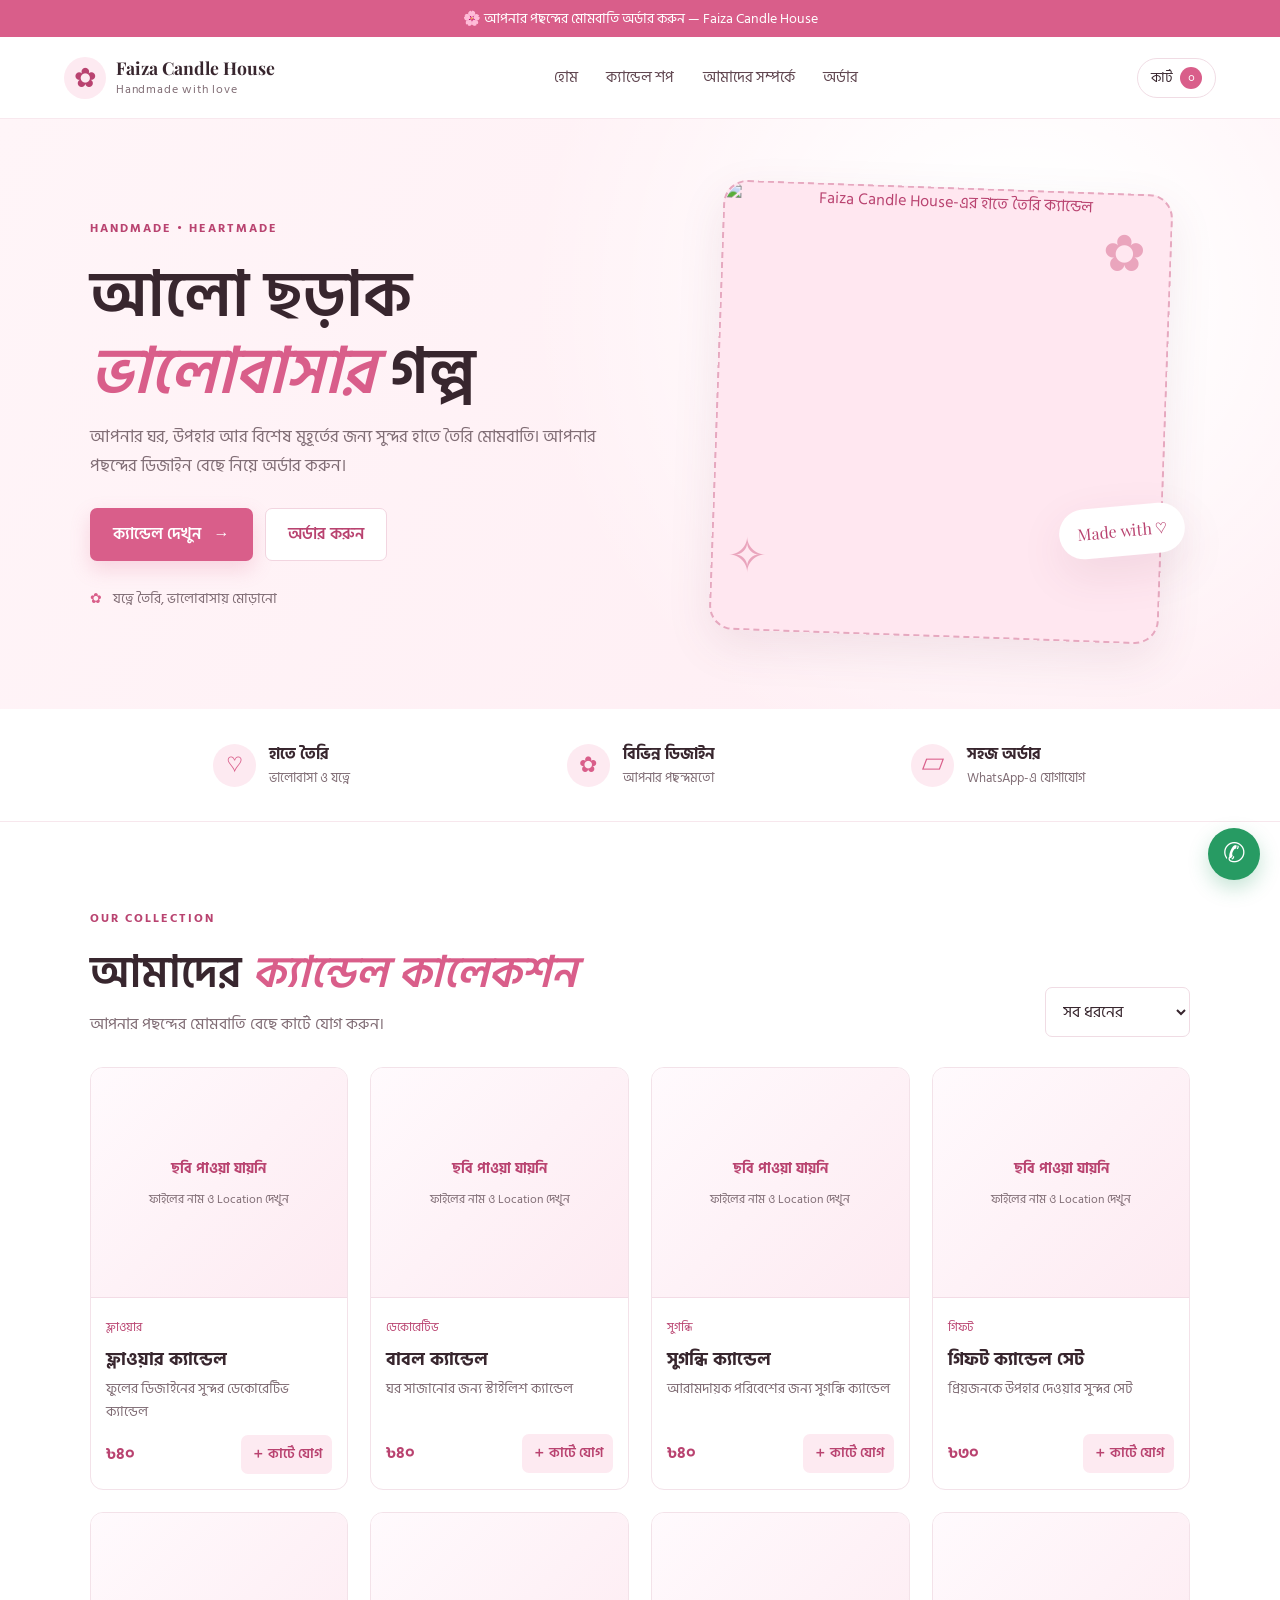
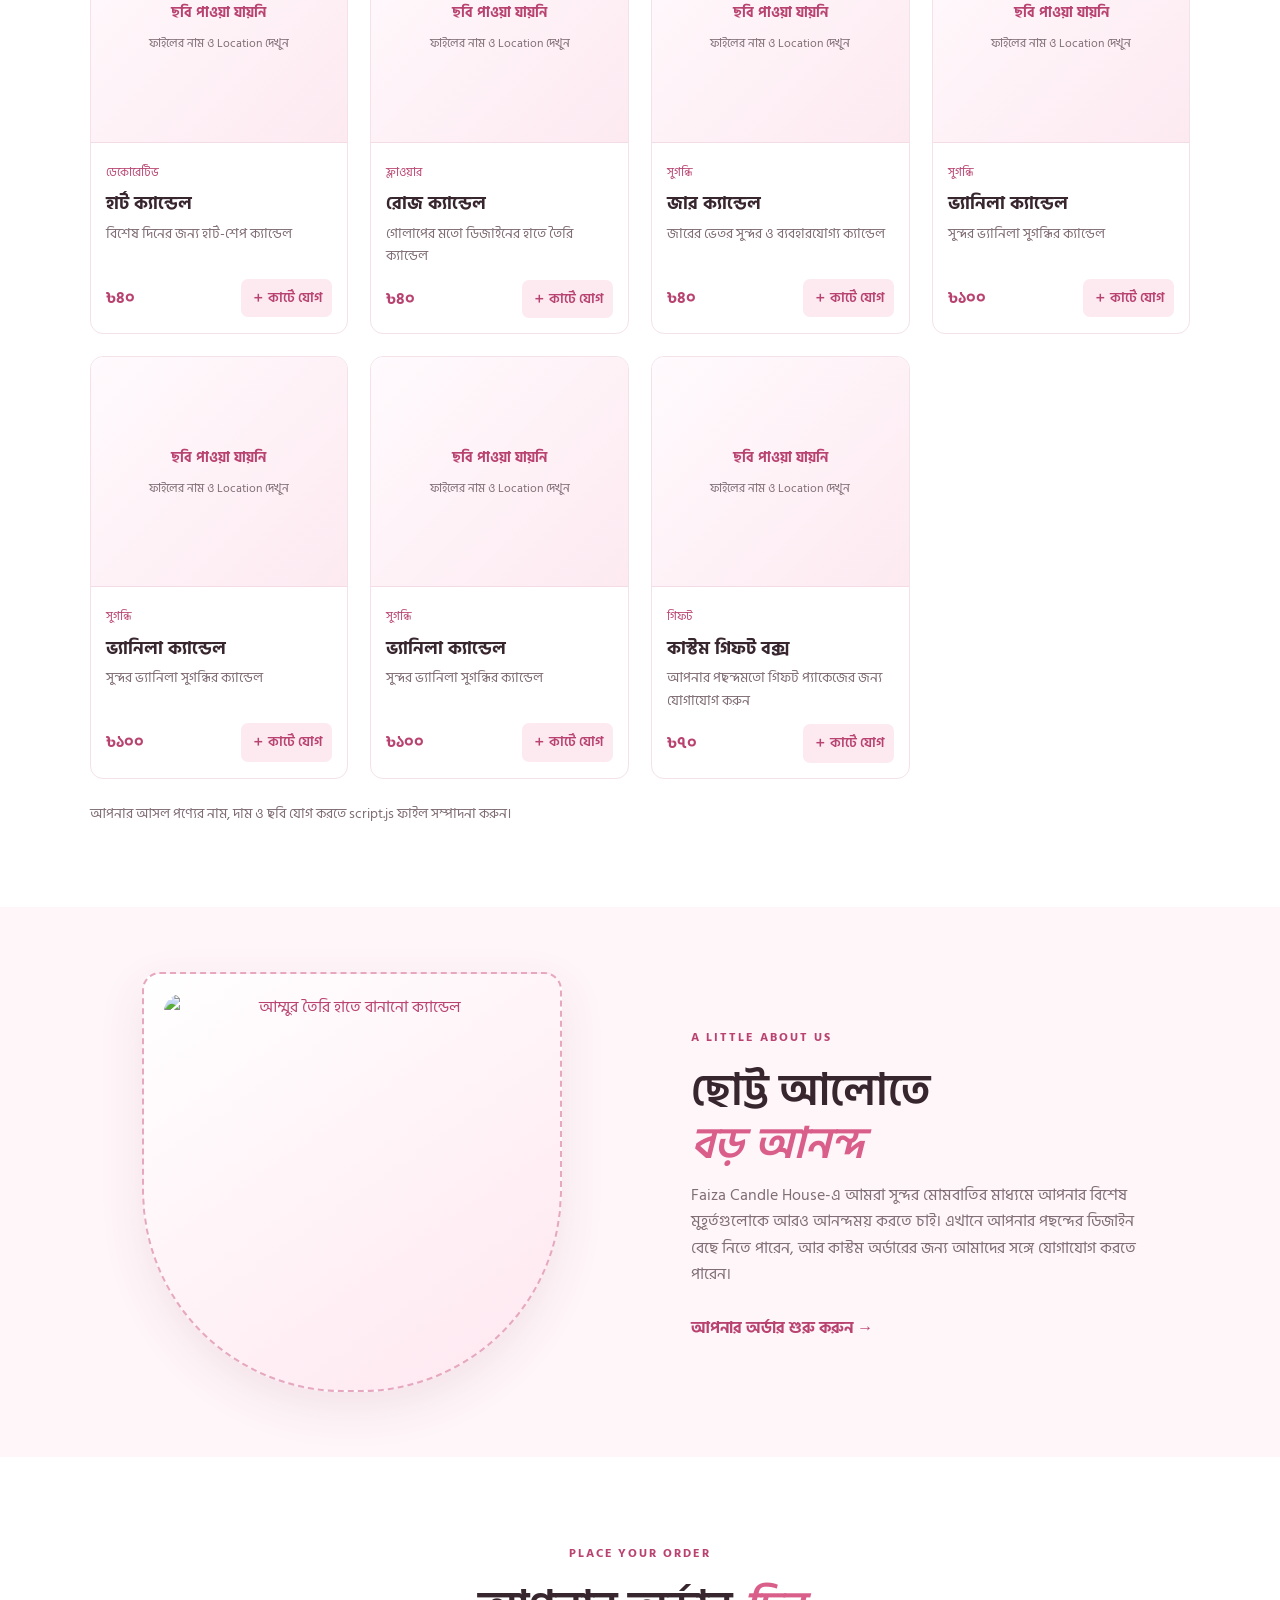
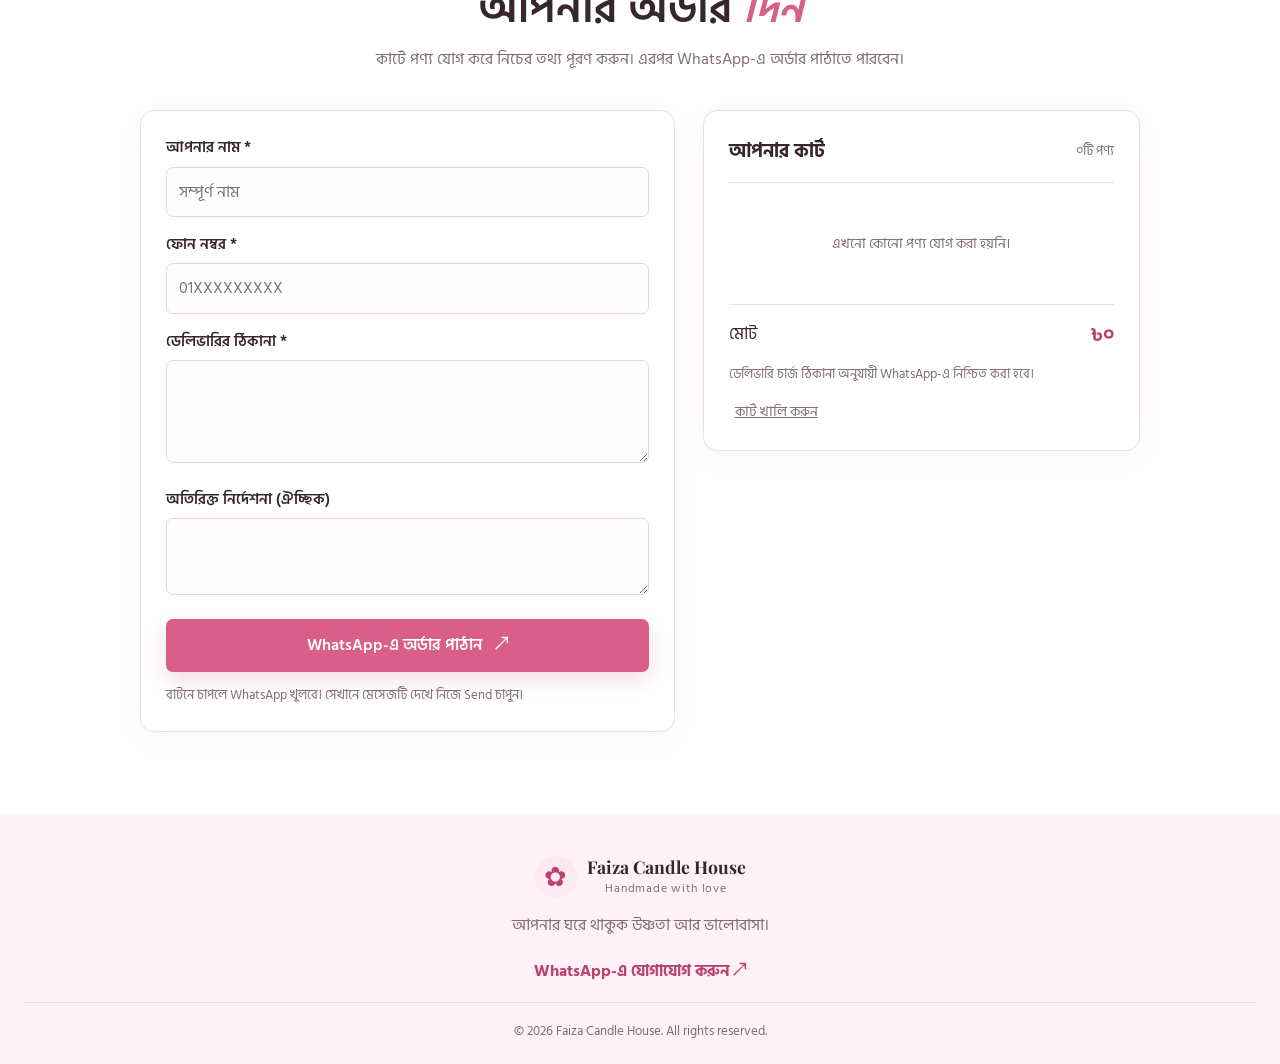
==== index.html @ 339f96b1 "Add files via upload" ====
<!DOCTYPE html>
<html lang="bn">

<head>
  <meta charset="UTF-8">
  <meta name="viewport" content="width=device-width, initial-scale=1.0">

  <meta name="description"
    content="Faiza Candle House — হাতে তৈরি সুন্দর মোমবাতি অর্ডার করুন।">

  <meta name="theme-color" content="#fff5f8">

  <title>Faiza Candle House | Handmade Candles</title>

  <!-- CSS File -->
  <link rel="stylesheet" href="style.css">
</head>

<body>

  <!-- Announcement Bar -->
  <div class="announcement">
    🌸 আপনার পছন্দের মোমবাতি অর্ডার করুন — Faiza Candle House
  </div>

  <!-- Header -->
  <header class="site-header">

    <a class="brand" href="#home" aria-label="Faiza Candle House Home">

      <span class="brand-mark">✿</span>

      <span>
        <strong>Faiza Candle House</strong>
        <small>Handmade with love</small>
      </span>

    </a>

    <button
      class="menu-toggle"
      id="menuToggle"
      aria-label="Open menu"
      aria-expanded="false"
      type="button">
      ☰
    </button>

    <nav id="mainNav">

      <a href="#home">হোম</a>
      <a href="#shop">ক্যান্ডেল শপ</a>
      <a href="#about">আমাদের সম্পর্কে</a>
      <a href="#order">অর্ডার</a>

    </nav>

    <a class="cart-link" href="#shop">
      কার্ট <span id="cartCount">0</span>
    </a>

  </header>


  <main>

    <!-- Hero Section -->
    <section class="hero" id="home">

      <div class="hero-copy">

        <span class="eyebrow">
          HANDMADE • HEARTMADE
        </span>

        <h1>
          আলো ছড়াক<br>
          <em>ভালোবাসার</em> গল্প
        </h1>

        <p>
          আপনার ঘর, উপহার আর বিশেষ মুহূর্তের জন্য সুন্দর
          হাতে তৈরি মোমবাতি। আপনার পছন্দের ডিজাইন বেছে
          নিয়ে অর্ডার করুন।
        </p>

        <div class="hero-actions">

          <a class="button button-primary" href="#shop">
            ক্যান্ডেল দেখুন <span>→</span>
          </a>

          <a class="button button-light" href="#order">
            অর্ডার করুন
          </a>

        </div>

        <div class="hero-note">
          <span class="tiny-flower">✿</span>
          যত্নে তৈরি, ভালোবাসায় মোড়ানো
        </div>

      </div>


      <!-- Hero Photo Box -->
      <div class="hero-art" aria-label="ক্যান্ডেলের ছবি">

        <div class="photo-placeholder hero-photo">

          <img
            src="image/image1.jpg.jpeg"
            alt="Faiza Candle House-এর হাতে তৈরি ক্যান্ডেল"
          >

        </div>

        <div class="floating-note">
          Made with ♡
        </div>

        <span class="decor decor-one">✿</span>
        <span class="decor decor-two">✧</span>

      </div>

    </section>


    <!-- Benefits Section -->
    <section class="benefits" aria-label="আমাদের সুবিধা">

      <div>
        <span>♡</span>

        <p>
          <strong>হাতে তৈরি</strong>
          <small>ভালোবাসা ও যত্নে</small>
        </p>
      </div>

      <div>
        <span>✿</span>

        <p>
          <strong>বিভিন্ন ডিজাইন</strong>
          <small>আপনার পছন্দমতো</small>
        </p>
      </div>

      <div>
        <span>▱</span>

        <p>
          <strong>সহজ অর্ডার</strong>
          <small>WhatsApp-এ যোগাযোগ</small>
        </p>
      </div>

    </section>


    <!-- Shop Section -->
    <section class="shop-section section-wrap" id="shop">

      <div class="section-heading">

        <div>

          <span class="eyebrow">
            OUR COLLECTION
          </span>

          <h2>
            আমাদের <em>ক্যান্ডেল কালেকশন</em>
          </h2>

          <p>
            আপনার পছন্দের মোমবাতি বেছে কার্টে যোগ করুন।
          </p>

        </div>


        <div class="shop-tools">

          <label class="sr-only" for="categoryFilter">
            ক্যাটাগরি বাছাই করুন
          </label>

          <select id="categoryFilter">

            <option value="all">সব ধরনের</option>
            <option value="decorative">ডেকোরেটিভ</option>
            <option value="flower">ফ্লাওয়ার</option>
            <option value="scented">সুগন্ধি</option>
            <option value="gift">গিফট</option>

          </select>

        </div>

      </div>


      <!-- Products will be added by script.js -->
      <div
        class="product-grid"
        id="productGrid"
        aria-live="polite">
      </div>

      <p class="edit-tip">
        আপনার আসল পণ্যের নাম, দাম ও ছবি যোগ করতে
        script.js ফাইল সম্পাদনা করুন।
      </p>

    </section>


    <!-- About Us Section -->
    <section class="about-section" id="about">


      <!-- About Photo Box -->
      <div class="about-art">

        <div class="photo-placeholder about-photo">

          <img
            src="image/image1.jpg.jpeg"
            alt="আম্মুর তৈরি হাতে বানানো ক্যান্ডেল"
            loading="lazy"
          >

        </div>

      </div>


      <!-- About Text -->
      <div class="about-copy">

        <span class="eyebrow">
          A LITTLE ABOUT US
        </span>

        <h2>
          ছোট্ট আলোতে<br>
          <em>বড় আনন্দ</em>
        </h2>

        <p>
          Faiza Candle House-এ আমরা সুন্দর মোমবাতির মাধ্যমে
          আপনার বিশেষ মুহূর্তগুলোকে আরও আনন্দময় করতে চাই।
          এখানে আপনার পছন্দের ডিজাইন বেছে নিতে পারেন,
          আর কাস্টম অর্ডারের জন্য আমাদের সঙ্গে যোগাযোগ করতে পারেন।
        </p>

        <a class="text-link" href="#order">
          আপনার অর্ডার শুরু করুন →
        </a>

      </div>

    </section>


    <!-- Order Section -->
    <section class="order-section section-wrap" id="order">

      <div class="section-heading centered">

        <span class="eyebrow">
          PLACE YOUR ORDER
        </span>

        <h2>
          আপনার অর্ডার <em>দিন</em>
        </h2>

        <p>
          কার্টে পণ্য যোগ করে নিচের তথ্য পূরণ করুন।
          এরপর WhatsApp-এ অর্ডার পাঠাতে পারবেন।
        </p>

      </div>


      <div class="order-layout">


        <!-- Customer Order Form -->
        <form id="orderForm" class="order-form">

          <div class="form-row">

            <label for="customerName">
              আপনার নাম *
            </label>

            <input
              type="text"
              id="customerName"
              name="customerName"
              required
              placeholder="সম্পূর্ণ নাম"
            >

          </div>


          <div class="form-row">

            <label for="customerPhone">
              ফোন নম্বর *
            </label>

            <input
              type="tel"
              id="customerPhone"
              name="customerPhone"
              required
              inputmode="tel"
              placeholder="01XXXXXXXXX"
            >

          </div>


          <div class="form-row">

            <label for="customerAddress">
              ডেলিভারির ঠিকানা *
            </label>

            <textarea
              id="customerAddress"
              name="customerAddress"
              required
              rows="3"
              placeholder="বাসা/রোড, এলাকা, জেলা">
            </textarea>

          </div>


          <div class="form-row">

            <label for="orderNotes">
              অতিরিক্ত নির্দেশনা (ঐচ্ছিক)
            </label>

            <textarea
              id="orderNotes"
              name="orderNotes"
              rows="2"
              placeholder="রঙ, ডিজাইন বা ডেলিভারি বিষয়ে কিছু জানাতে চাইলে লিখুন">
            </textarea>

          </div>


          <button
            class="button button-primary button-full"
            type="submit">

            WhatsApp-এ অর্ডার পাঠান <span>↗</span>

          </button>

          <p class="form-hint">
            বাটনে চাপলে WhatsApp খুলবে।
            সেখানে মেসেজটি দেখে নিজে Send চাপুন।
          </p>

        </form>


        <!-- Shopping Cart -->
        <aside class="cart-panel">

          <div class="cart-panel-title">

            <h3>আপনার কার্ট</h3>

            <span id="cartPanelCount">
              0টি পণ্য
            </span>

          </div>


          <div id="cartItems" class="cart-items">

            <p class="empty-cart">
              এখনো কোনো পণ্য যোগ করা হয়নি।
            </p>

          </div>


          <div class="cart-total">

            <span>মোট</span>

            <strong id="cartTotal">
              ৳০
            </strong>

          </div>


          <p class="delivery-note">
            ডেলিভারি চার্জ ঠিকানা অনুযায়ী WhatsApp-এ
            নিশ্চিত করা হবে।
          </p>


          <button
            class="clear-cart"
            id="clearCart"
            type="button">

            কার্ট খালি করুন

          </button>

        </aside>

      </div>

    </section>

  </main>


  <!-- Footer -->
  <footer class="site-footer">

    <a class="brand footer-brand" href="#home">

      <span class="brand-mark">✿</span>

      <span>
        <strong>Faiza Candle House</strong>
        <small>Handmade with love</small>
      </span>

    </a>


    <p>
      আপনার ঘরে থাকুক উষ্ণতা আর ভালোবাসা।
    </p>


    <a
      class="footer-whatsapp"
      id="footerWhatsApp"
      href="https://wa.me/8801323111484"
      target="_blank"
      rel="noopener">

      WhatsApp-এ যোগাযোগ করুন ↗

    </a>


    <small class="copyright">
      © <span id="year"></span>
      Faiza Candle House. All rights reserved.
    </small>

  </footer>


  <!-- Floating WhatsApp Button -->
  <a
    class="floating-whatsapp"
    id="floatingWhatsApp"
    href="https://wa.me/8801323111484"
    target="_blank"
    rel="noopener"
    aria-label="WhatsApp-এ যোগাযোগ করুন">

    ✆

  </a>


  <!-- Toast Message -->
  <div
    id="toast"
    class="toast"
    role="status"
    aria-live="polite">
  </div>


  <!-- Product Image Modal -->
  <div
    class="image-modal"
    id="imageModal"
    hidden
    role="dialog"
    aria-modal="true"
    aria-labelledby="modalName">


    <div class="image-modal-card">


      <button
        type="button"
        class="modal-close"
        id="closeImageModal"
        aria-label="বন্ধ করুন">

        ×

      </button>


      <div class="modal-image-wrap">

        <img
          id="modalImage"
          src=""
          alt=""
        >

      </div>


      <div class="modal-product-info">

        <span class="eyebrow">
          FAIZA CANDLE HOUSE
        </span>

        <h2 id="modalName"></h2>

        <p id="modalDescription"></p>

        <strong
          class="modal-price"
          id="modalPrice">
        </strong>


        <div class="modal-actions">

          <button
            class="button button-primary"
            type="button"
            id="modalAddCart">

            কার্টে যোগ করুন

          </button>


          <a
            class="button whatsapp-order-button"
            id="modalWhatsApp"
            href="https://wa.me/8801323111484"
            target="_blank"
            rel="noopener">

            WhatsApp-এ অর্ডার ↗

          </a>

        </div>

      </div>

    </div>

  </div>


  <!-- JavaScript File -->
  <script src="script.js"></script>

</body>

</html>
---- style.css ----
@import url('https://fonts.googleapis.com/css2?family=Hind+Siliguri:wght@400;500;600;700&family=Playfair+Display:ital,wght@0,500;0,600;0,700;1,500;1,600&display=swap');

:root {
  --pink: #d95e8a;
  --pink-dark: #b94370;
  --pink-soft: #fdeaf1;
  --pink-pale: #fff6f9;
  --rose: #f5c5d6;
  --ink: #38262e;
  --muted: #806d75;
  --white: #fff;
  --line: #f0dce4;
  --shadow: 0 16px 45px rgba(128, 58, 85, .10);
}
* { box-sizing: border-box; }
html { scroll-behavior: smooth; scroll-padding-top: 88px; }
body { margin: 0; font-family: 'Hind Siliguri', sans-serif; color: var(--ink); background: #fff; line-height: 1.65; }
a { color: inherit; text-decoration: none; }
button, input, textarea, select { font: inherit; }
button, a, select { -webkit-tap-highlight-color: transparent; }
.announcement { text-align: center; padding: 7px 12px; background: var(--pink); color: white; font-size: .88rem; }
.site-header { height: 82px; display: flex; align-items: center; justify-content: space-between; gap: 24px; padding: 0 max(5vw, 20px); background: rgba(255,255,255,.96); border-bottom: 1px solid #f8e8ee; position: sticky; top: 0; z-index: 10; }
.brand { display: flex; align-items: center; gap: 10px; min-width: max-content; }
.brand-mark { display: grid; place-items: center; width: 42px; height: 42px; background: var(--pink-soft); color: var(--pink-dark); border-radius: 50%; font-size: 1.7rem; }
.brand strong { display: block; font-family: 'Playfair Display', serif; font-size: 1.1rem; line-height: 1.3; }
.brand small { display: block; color: var(--muted); font-size: .72rem; letter-spacing: .07em; }
.site-header nav { display: flex; align-items: center; gap: clamp(12px, 2.2vw, 30px); }
.site-header nav a { color: #604650; font-size: .95rem; transition: color .2s; }
.site-header nav a:hover, .text-link:hover { color: var(--pink-dark); }
.cart-link { border: 1px solid var(--line); border-radius: 99px; padding: 7px 13px; font-size: .9rem; white-space: nowrap; }
.cart-link span { display: inline-grid; place-items: center; min-width: 22px; height: 22px; border-radius: 50%; background: var(--pink); color: white; margin-left: 4px; font-size: .78rem; }
.menu-toggle { display: none; border: 0; background: transparent; color: var(--ink); font-size: 1.6rem; }
.hero { display: grid; grid-template-columns: 1.05fr .95fr; align-items: center; gap: 4vw; padding: 68px max(7vw, 24px) 72px; min-height: 550px; overflow: hidden; background: radial-gradient(circle at 80% 30%, #fff 0 10%, transparent 45%), linear-gradient(120deg, #fff5f8, #ffedf3); }
.hero-copy { max-width: 590px; }
.eyebrow { display: inline-block; color: var(--pink-dark); font-size: .78rem; letter-spacing: .16em; font-weight: 700; }
h1, h2 { margin: 12px 0 16px; font-family: 'Playfair Display', 'Hind Siliguri', serif; line-height: 1.2; font-weight: 600; }
h1 { font-size: clamp(2.6rem, 5vw, 4.5rem); }
h1 em, h2 em { color: var(--pink); font-style: italic; }
.hero-copy > p { max-width: 520px; color: var(--muted); font-size: 1.08rem; }
.hero-actions { display: flex; flex-wrap: wrap; gap: 12px; margin-top: 28px; }
.button { display: inline-flex; justify-content: center; align-items: center; gap: 13px; border: 1px solid transparent; border-radius: 7px; padding: 12px 22px; font-weight: 600; cursor: pointer; transition: transform .2s, background .2s; }
.button:hover { transform: translateY(-2px); }
.button-primary { color: white; background: var(--pink); box-shadow: 0 8px 20px rgba(217,94,138,.22); }
.button-primary:hover { background: var(--pink-dark); }
.button-light { color: var(--pink-dark); background: white; border-color: #f2d5e0; }
.button-full { width: 100%; }
.hero-note { margin-top: 26px; color: var(--muted); font-size: .9rem; }
.tiny-flower { color: var(--pink); margin-right: 8px; }
.hero-art { min-height: 380px; position: relative; display: grid; place-items: center; }
.hero-photo { width: min(78%, 390px); min-height: 330px; transform: rotate(2deg); }
.photo-placeholder { border: 2px dashed #e6a8bf; border-radius: 48% 48% 18px 18px; background: linear-gradient(145deg, #fff, #ffe7f0); display: flex; flex-direction: column; align-items: center; justify-content: center; gap: 8px; color: var(--pink-dark); text-align: center; padding: 20px; box-shadow: var(--shadow); }
.placeholder-icon { width: 45px; height: 45px; display: grid; place-items: center; border-radius: 50%; background: white; font-size: 1.8rem; font-weight: 300; }
.photo-placeholder small { color: var(--muted); font-size: .76rem; }
.floating-note { position: absolute; right: 1%; bottom: 18%; padding: 12px 18px; background: white; border-radius: 40px; box-shadow: var(--shadow); color: var(--pink-dark); font-family: 'Playfair Display', serif; transform: rotate(-5deg); }
.decor { position: absolute; color: #eaa5bd; }
.decor-one { top: 6%; right: 9%; font-size: 3.2rem; }
.decor-two { left: 7%; bottom: 9%; font-size: 3rem; }
.benefits { display: grid; grid-template-columns: repeat(3, 1fr); padding: 24px max(8vw, 24px); border-bottom: 1px solid #f7e7ed; }
.benefits > div { display: flex; justify-content: center; align-items: center; gap: 13px; padding: 8px; }
.benefits > div > span { display: grid; place-items: center; flex-shrink: 0; width: 43px; height: 43px; border-radius: 50%; color: var(--pink); background: var(--pink-soft); font-size: 1.4rem; }
.benefits p { margin: 0; }
.benefits strong, .benefits small { display: block; }
.benefits small { color: var(--muted); font-size: .82rem; }
.section-wrap { padding: 82px max(7vw, 24px); }
.section-heading { display: flex; justify-content: space-between; align-items: end; gap: 25px; margin-bottom: 30px; }
.section-heading h2, .about-copy h2 { font-size: clamp(2rem, 3.4vw, 3rem); }
.section-heading p { margin: 0; color: var(--muted); }
.shop-tools select { min-width: 145px; padding: 10px 13px; border: 1px solid var(--line); border-radius: 7px; background: white; color: var(--ink); }
.product-grid { display: grid; grid-template-columns: repeat(4, minmax(0, 1fr)); gap: 22px; }
.product-card { overflow: hidden; border: 1px solid #f3e2e9; border-radius: 13px; background: white; transition: transform .2s, box-shadow .2s; }
.product-card:hover { transform: translateY(-4px); box-shadow: var(--shadow); }
.product-photo { height: 230px; border-radius: 0; box-shadow: none; border: 0; border-bottom: 1px solid #f3dce6; }
.product-photo .placeholder-icon { width: 38px; height: 38px; font-size: 1.4rem; }
.product-photo strong { font-size: .9rem; }
.product-info { padding: 15px; }
.product-category { color: var(--pink-dark); font-size: .75rem; }
.product-info h3 { margin: 5px 0 4px; font-size: 1.12rem; }
.product-description { color: var(--muted); font-size: .85rem; min-height: 44px; margin: 0 0 12px; }
.product-bottom { display: flex; justify-content: space-between; align-items: center; gap: 8px; }
.product-price { font-weight: 700; color: var(--pink-dark); }
.add-cart { border: 0; background: var(--pink-soft); color: var(--pink-dark); border-radius: 7px; padding: 8px 10px; cursor: pointer; font-size: .86rem; font-weight: 600; }
.add-cart:hover { background: #f8d4e1; }
.edit-tip { margin: 24px 0 0; color: var(--muted); font-size: .86rem; }
code { background: #fff0f5; color: var(--pink-dark); border-radius: 4px; padding: 2px 5px; }
.about-section { display: grid; grid-template-columns: 1fr 1fr; gap: 8vw; align-items: center; padding: 65px max(9vw, 24px); background: var(--pink-pale); }
.about-art { display: grid; place-items: center; }
.about-photo { width: min(100%, 390px); min-height: 340px; border-radius: 18px 18px 48% 48%; }
.about-copy p { color: var(--muted); max-width: 520px; }
.text-link { display: inline-block; color: var(--pink-dark); font-weight: 700; margin-top: 12px; }
.centered { display: block; text-align: center; }
.centered p { max-width: 650px; margin: 0 auto; }
.order-layout { display: grid; grid-template-columns: 1.1fr .9fr; gap: 28px; max-width: 1000px; margin: 38px auto 0; align-items: start; }
.order-form, .cart-panel { border: 1px solid var(--line); border-radius: 14px; padding: 25px; background: white; box-shadow: 0 8px 28px rgba(128,58,85,.05); }
.form-row { margin-bottom: 16px; }
.form-row label { display: block; margin-bottom: 6px; font-weight: 600; font-size: .92rem; }
.form-row input, .form-row textarea { width: 100%; border: 1px solid #e8d4dd; border-radius: 7px; padding: 11px 12px; background: #fffdfd; color: var(--ink); outline: none; }
.form-row input:focus, .form-row textarea:focus { border-color: var(--pink); box-shadow: 0 0 0 3px #fdeaf1; }
.form-row textarea { resize: vertical; }
.form-hint, .delivery-note { font-size: .82rem; color: var(--muted); margin-bottom: 0; }
.cart-panel-title { display: flex; align-items: center; justify-content: space-between; gap: 12px; border-bottom: 1px solid var(--line); padding-bottom: 14px; }
.cart-panel-title h3 { margin: 0; font-size: 1.2rem; }
.cart-panel-title span { color: var(--muted); font-size: .82rem; }
.cart-items { padding: 12px 0; }
.empty-cart { color: var(--muted); font-size: .9rem; text-align: center; padding: 22px 0; }
.cart-item { display: grid; grid-template-columns: 1fr auto; gap: 8px; align-items: center; padding: 10px 0; border-bottom: 1px solid #f8eaf0; }
.cart-item-name { font-weight: 600; font-size: .92rem; }
.cart-item-sub { color: var(--muted); font-size: .8rem; }
.quantity-controls { display: flex; align-items: center; gap: 8px; }
.quantity-controls button { width: 26px; height: 26px; border: 1px solid var(--line); border-radius: 50%; background: white; color: var(--pink-dark); cursor: pointer; }
.cart-total { display: flex; justify-content: space-between; border-top: 1px solid var(--line); padding-top: 15px; font-size: 1.05rem; }
.cart-total strong { color: var(--pink-dark); font-size: 1.2rem; }
.clear-cart { margin-top: 14px; border: 0; background: transparent; color: var(--muted); text-decoration: underline; cursor: pointer; font-size: .85rem; }
.site-footer { padding: 42px 24px 22px; background: #fff2f7; text-align: center; }
.footer-brand { justify-content: center; }
.site-footer > p { color: var(--muted); margin: 14px 0; }
.footer-whatsapp { display: inline-block; color: var(--pink-dark); font-weight: 700; margin: 5px 0 18px; }
.copyright { display: block; border-top: 1px solid #f1dce5; padding-top: 18px; color: var(--muted); font-size: .8rem; }
.floating-whatsapp { position: fixed; right: 20px; bottom: 20px; z-index: 9; display: grid; place-items: center; width: 52px; height: 52px; border-radius: 50%; background: #279b63; color: white; font-size: 1.7rem; box-shadow: 0 8px 20px #279b6344; }
.toast { position: fixed; bottom: 85px; left: 50%; transform: translate(-50%, 20px); opacity: 0; pointer-events: none; padding: 11px 18px; background: #38262e; color: white; border-radius: 8px; z-index: 20; transition: .25s; max-width: calc(100% - 32px); text-align: center; }
.toast.show { opacity: 1; transform: translate(-50%, 0); }
.sr-only { position: absolute; width: 1px; height: 1px; padding: 0; margin: -1px; overflow: hidden; clip: rect(0,0,0,0); white-space: nowrap; border: 0; }

@media (max-width: 1000px) {
  .site-header { padding: 0 22px; gap: 12px; }
  .site-header nav { gap: 13px; }
  .site-header nav a { font-size: .88rem; }
  .product-grid { grid-template-columns: repeat(2, minmax(0, 1fr)); }
  .product-photo { height: 250px; }
}
@media (max-width: 720px) {
  .site-header { height: 72px; }
  .brand strong { font-size: .98rem; }
  .brand-mark { width: 37px; height: 37px; }
  .menu-toggle { display: block; margin-left: auto; }
  .site-header nav { display: none; position: absolute; top: 72px; left: 0; right: 0; background: white; padding: 12px 22px 20px; border-bottom: 1px solid var(--line); flex-direction: column; align-items: stretch; gap: 0; box-shadow: var(--shadow); }
  .site-header nav.open { display: flex; }
  .site-header nav a { padding: 10px 0; border-bottom: 1px solid #faedf2; }
  .cart-link { padding: 6px 9px; font-size: .82rem; }
  .hero { grid-template-columns: 1fr; padding: 48px 24px 35px; gap: 18px; }
  .hero-copy { text-align: center; margin: auto; }
  .hero-copy > p { margin-left: auto; margin-right: auto; }
  .hero-actions { justify-content: center; }
  .hero-art { min-height: 290px; }
  .hero-photo { min-height: 250px; width: min(75%, 320px); }
  .benefits { grid-template-columns: 1fr; padding: 14px 24px; }
  .benefits > div { justify-content: flex-start; max-width: 280px; width: 100%; margin: auto; }
  .section-wrap { padding: 58px 20px; }
  .section-heading { align-items: flex-start; flex-direction: column; gap: 14px; }
  .product-grid { gap: 12px; }
  .product-photo { height: 175px; padding: 12px; }
  .product-photo strong { font-size: .78rem; }
  .product-info { padding: 11px; }
  .product-info h3 { font-size: 1rem; }
  .product-description { font-size: .8rem; min-height: 54px; }
  .product-bottom { align-items: flex-start; flex-direction: column; }
  .add-cart { width: 100%; }
  .about-section { grid-template-columns: 1fr; padding: 50px 24px; gap: 30px; }
  .about-photo { min-height: 280px; }
  .order-layout { grid-template-columns: 1fr; gap: 18px; }
  .order-form, .cart-panel { padding: 18px; }
}
@media (max-width: 380px) {
  .brand { gap: 6px; }
  .brand strong { font-size: .86rem; }
  .brand small { font-size: .65rem; }
  .cart-link { font-size: .75rem; }
  .product-grid { grid-template-columns: 1fr; }
  .product-photo { height: 235px; }
  .product-bottom { flex-direction: row; align-items: center; }
}

.about-photo {
  width: 100%;
  max-width: 420px;
  height: 420px;
  overflow: hidden;
  box-sizing: border-box;
}

.about-photo img {
  display: block;
  width: 100%;
  height: 100%;
  object-fit: cover;
  object-position: center;
}
/* Product image zoom modal and WhatsApp quick order */
.product-image-button { position: relative; display: flex; width: 100%; padding: 0; align-items: center; justify-content: center; overflow: hidden; cursor: zoom-in; background: linear-gradient(135deg, #fffafd, #fdeaf1); color: var(--pink-dark); font-family: inherit; }
.product-image-button img { display: block; width: 100%; height: 100%; object-fit: cover; transition: transform .25s ease; }
.product-image-button:hover img { transform: scale(1.04); }
.zoom-hint { position: absolute; bottom: 10px; right: 10px; padding: 4px 9px; border-radius: 20px; background: rgba(255,255,255,.92); color: var(--pink-dark); font-size: .75rem; opacity: 0; transition: opacity .2s; }
.product-image-button:hover .zoom-hint, .product-image-button:focus-visible .zoom-hint { opacity: 1; }
.image-modal[hidden] { display: none !important; }
.image-modal { position: fixed; inset: 0; z-index: 100; display: grid; place-items: center; padding: 18px; background: rgba(37, 20, 29, .72); }
.image-modal-card { position: relative; display: grid; grid-template-columns: minmax(0, 1.05fr) minmax(260px, .95fr); width: min(900px, 100%); max-height: min(88vh, 760px); overflow: auto; border-radius: 18px; background: #fff; box-shadow: 0 25px 80px rgba(0,0,0,.25); }
.modal-image-wrap { min-height: 320px; background: #fff3f8; display: grid; place-items: center; }
.modal-image-wrap img { display: block; width: 100%; height: 100%; max-height: 650px; object-fit: contain; }
.modal-product-info { padding: 36px 28px; align-self: center; }
.modal-product-info h2 { margin: 10px 0; font-size: clamp(1.5rem, 3vw, 2.2rem); }
.modal-product-info p { color: var(--muted); }
.modal-price { display: block; margin: 18px 0; font-size: 1.4rem; color: var(--pink-dark); }
.modal-actions { display: flex; flex-wrap: wrap; gap: 10px; }
.whatsapp-order-button { display: inline-flex; align-items: center; justify-content: center; border-radius: 8px; padding: 10px 15px; background: #e8f7ee; color: #167747; font-weight: 700; }
.modal-close { position: absolute; top: 10px; right: 12px; z-index: 2; width: 40px; height: 40px; border: 0; border-radius: 50%; background: #fff; color: var(--ink); box-shadow: 0 2px 12px #0002; font-size: 1.8rem; cursor: pointer; }
body.modal-open { overflow: hidden; }
@media (max-width: 650px) { .image-modal-card { grid-template-columns: 1fr; max-height: 92vh; } .modal-image-wrap { min-height: 230px; height: 42vh; } .modal-product-info { padding: 22px 20px 24px; } .modal-actions > * { flex: 1 1 100%; } }
/* Fix the top hero image box */

.hero-art {
  position: relative;
  width: 100%;
  min-width: 0;
  display: flex;
  justify-content: center;
  align-items: center;
  box-sizing: border-box;
}

.hero-photo {
  position: relative;
  width: 100%;
  max-width: 450px;
  height: 450px;
  min-height: 0;
  padding: 0;
  margin: 0 auto;
  overflow: hidden;
  box-sizing: border-box;
  border-radius: 24px;
  background: #ffe7f0;
}

.hero-photo img {
  display: block;
  width: 100%;
  height: 100%;
  max-width: 100%;
  max-height: 100%;
  object-fit: cover;
  object-position: center;
  border: none;
  border-radius: inherit;
  box-sizing: border-box;
}

.hero-photo .placeholder-icon,
.hero-photo strong,
.hero-photo small {
  display: none;
}

/* Mobile screen */

@media (max-width: 768px) {
  .hero-art {
    width: 100%;
  }

  .hero-photo {
    width: 100%;
    max-width: 360px;
    height: 340px;
  }
}
/* Fix bottom About Us image */

.about-photo {
  width: 100%;
  max-width: 420px;
  height: 420px;
  overflow: hidden;
  box-sizing: border-box;
}

.about-photo img {
  display: block;
  width: 100%;
  height: 100%;
  object-fit: contain;
  object-position: center;
  border-radius: inherit;
}

/* Mobile screen */

@media (max-width: 768px) {
  .about-photo {
    max-width: 360px;
    height: 340px;
  }
}
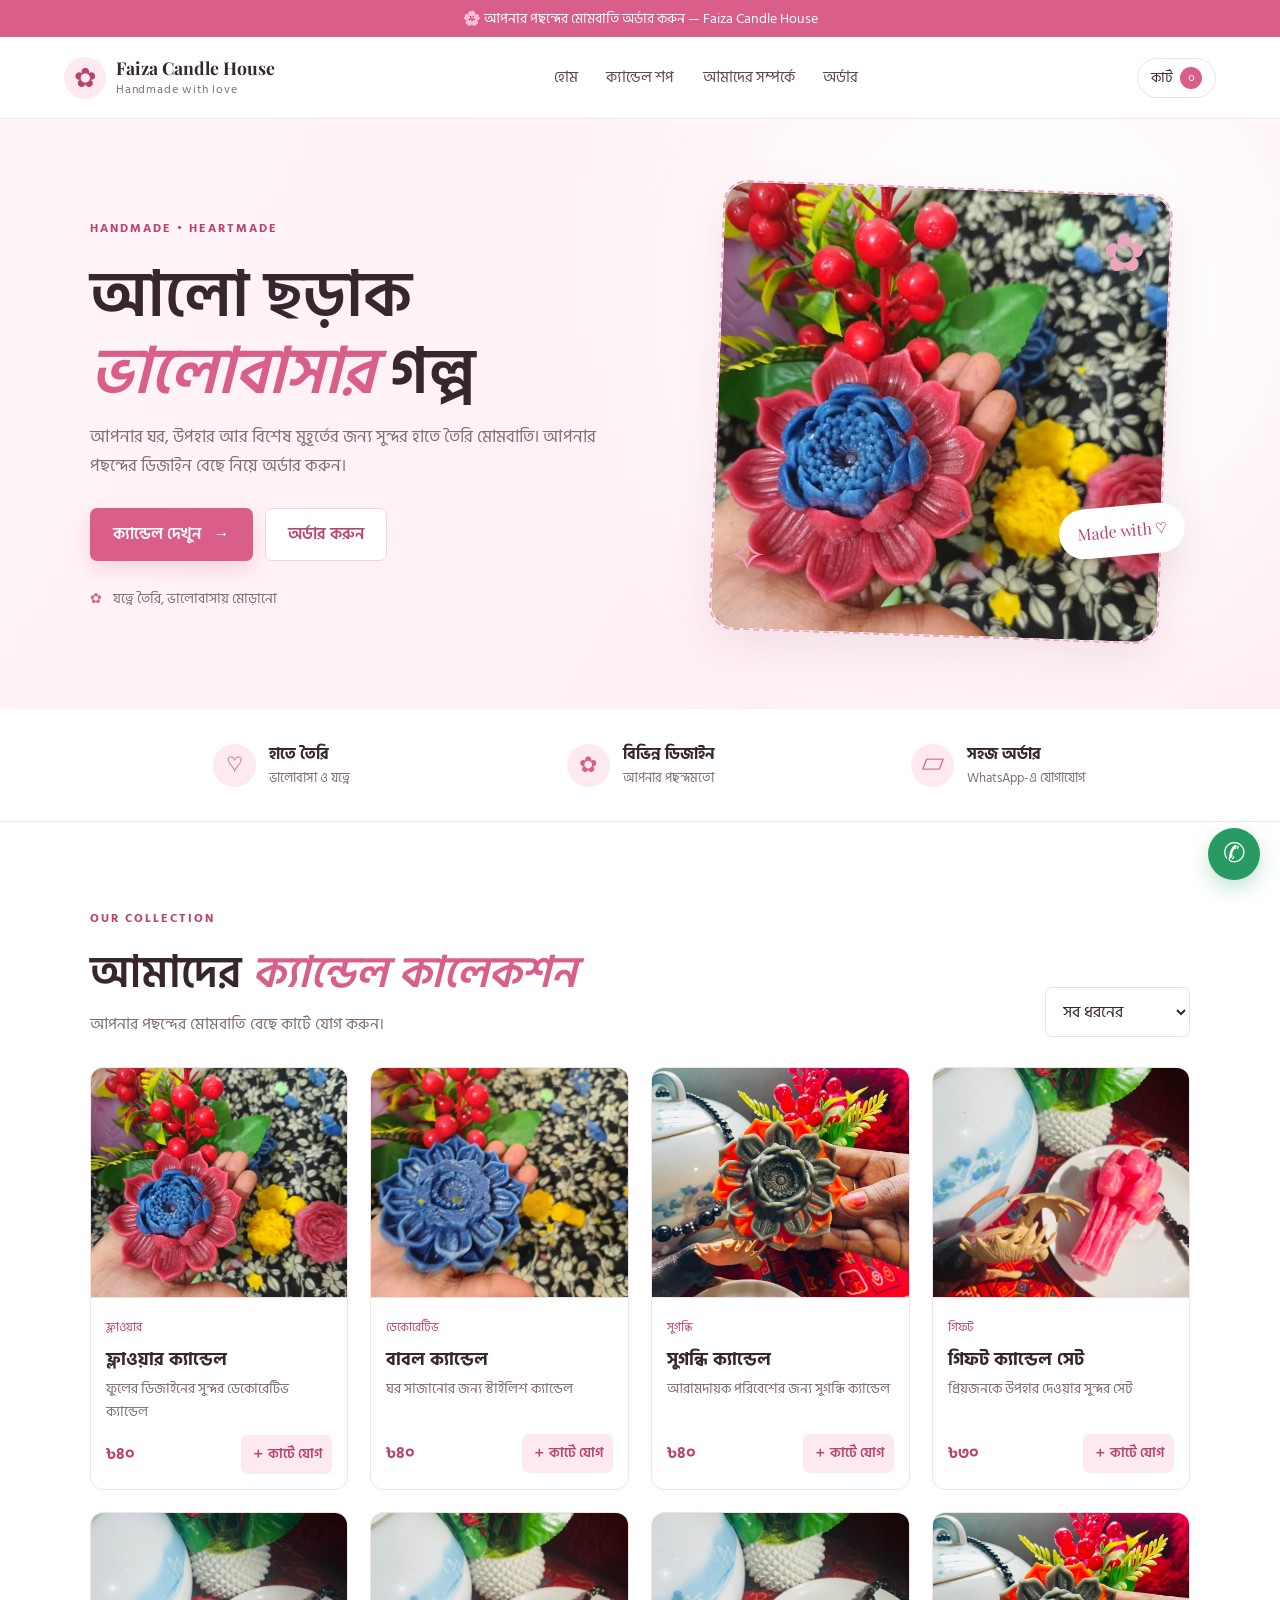
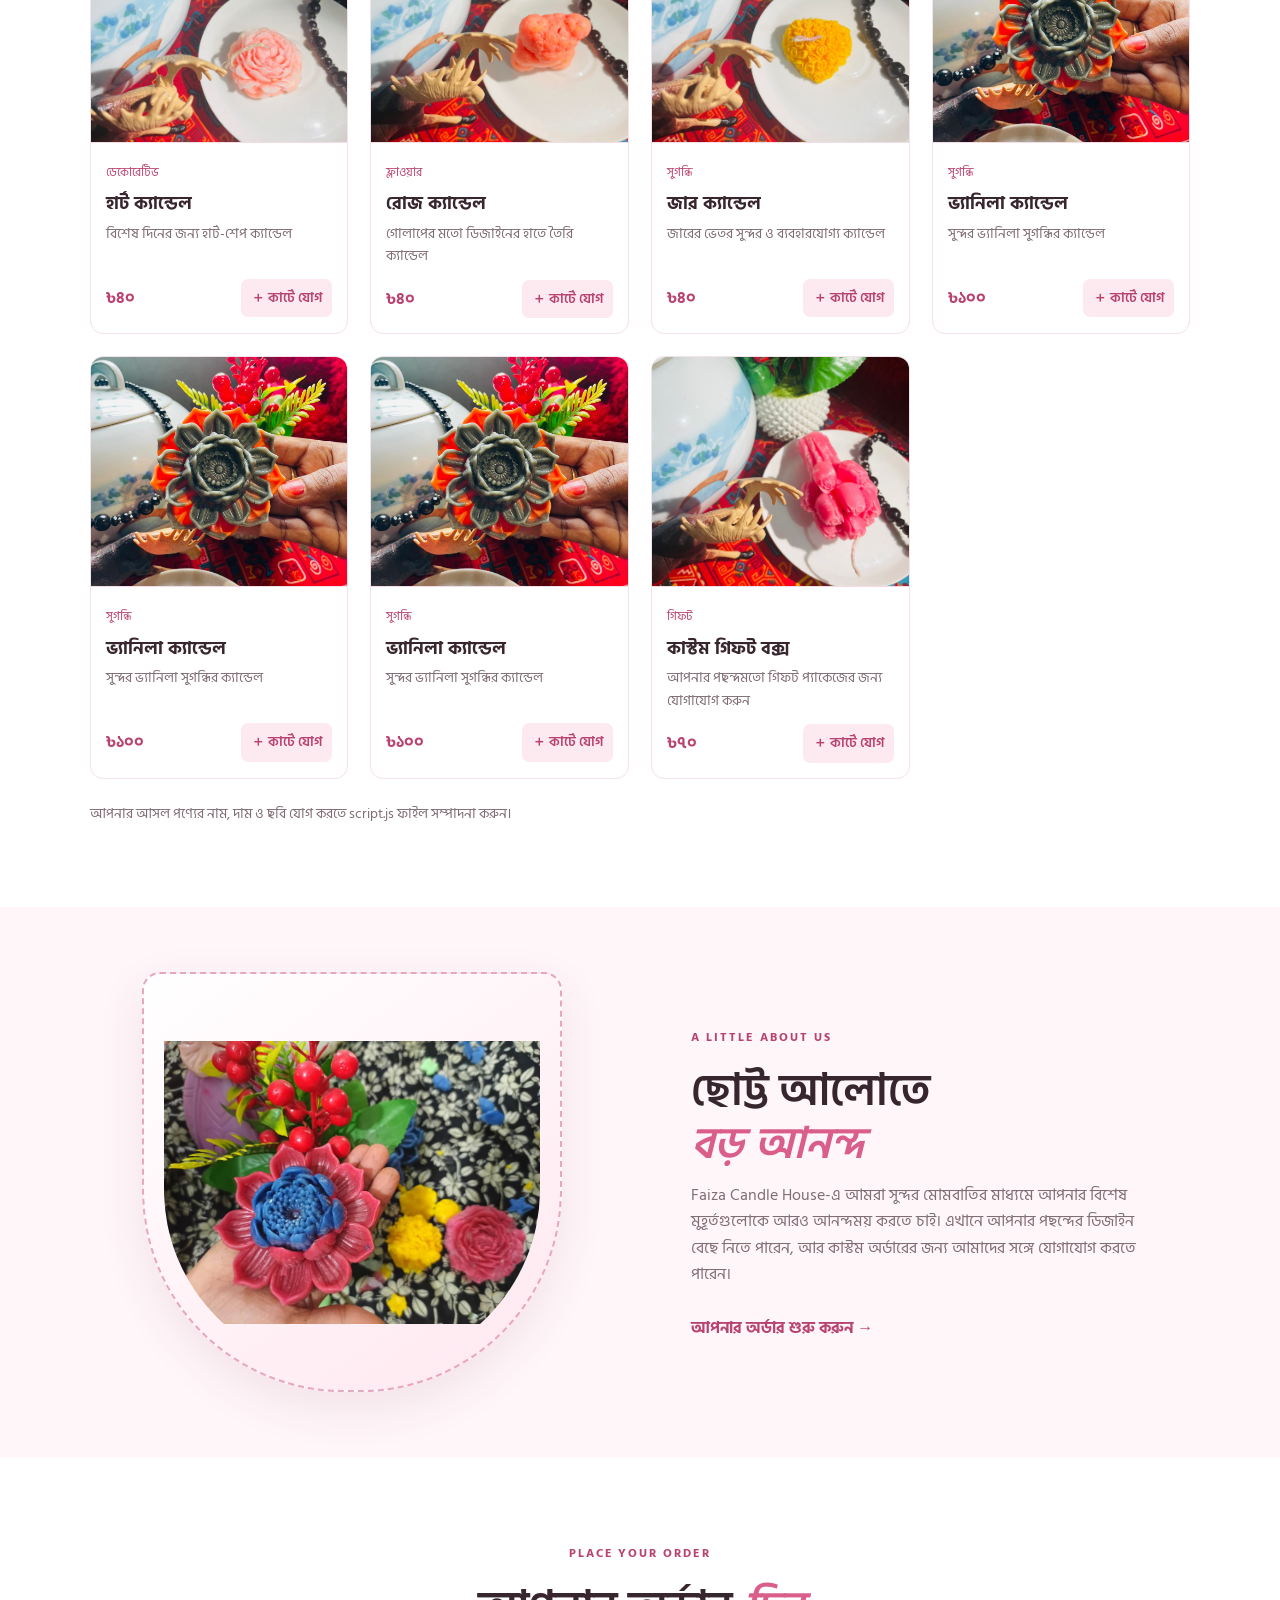
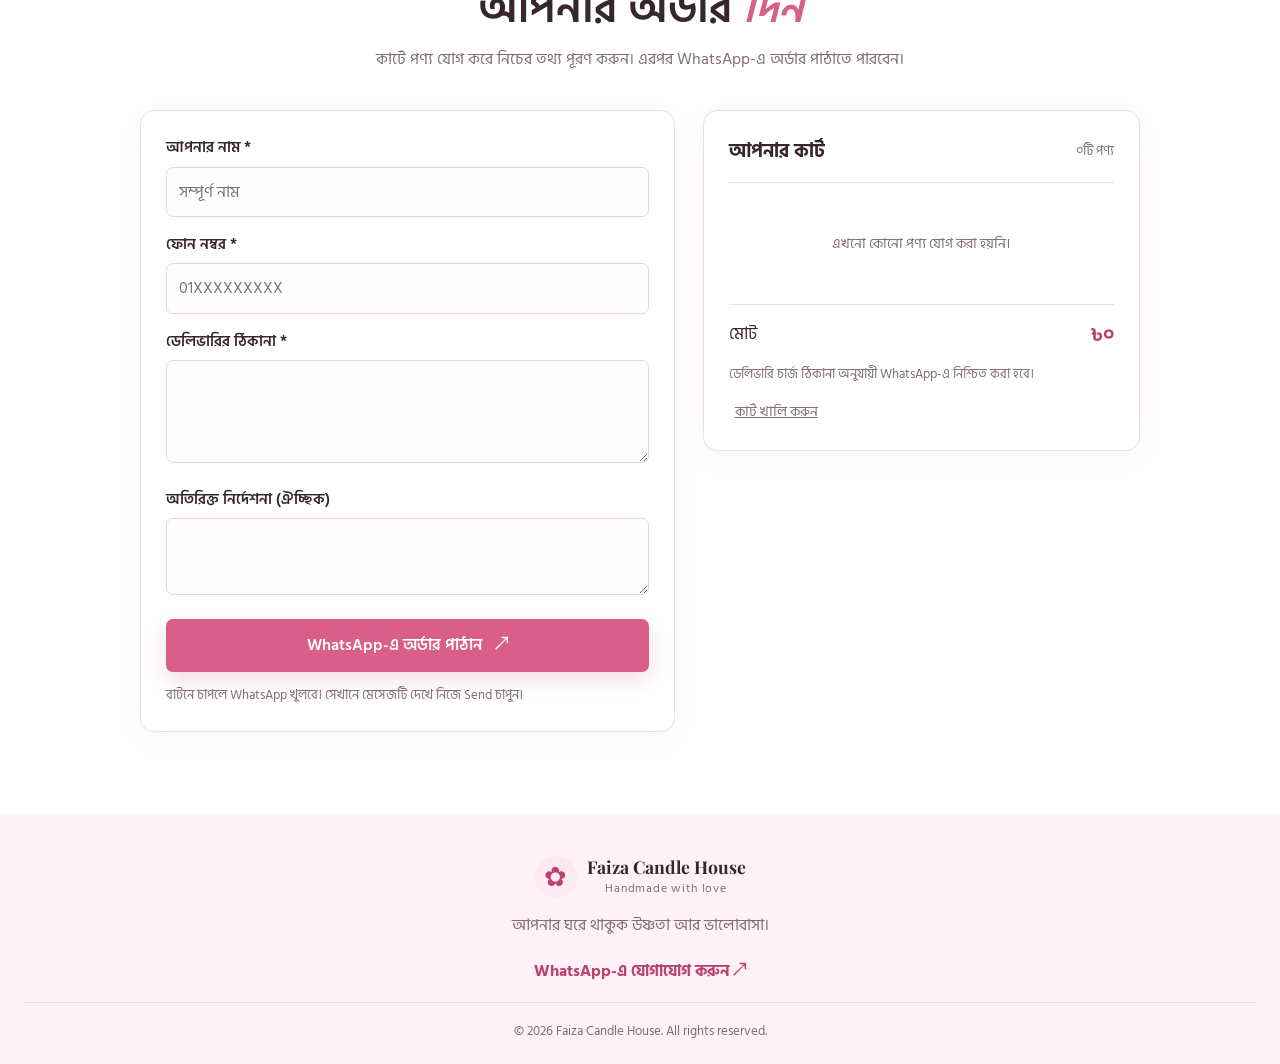
==== commit 7bd0d245: "Update index.html" ====
--- a/index.html
+++ b/index.html
@@ -4,7 +4,7 @@
 <head>
   <meta charset="UTF-8">
   <meta name="viewport" content="width=device-width, initial-scale=1.0">
-
+ <meta name="google-site-verification" content="YOUR_UNIQUE_CODE" />
   <meta name="description"
     content="Faiza Candle House — হাতে তৈরি সুন্দর মোমবাতি অর্ডার করুন।">
 
@@ -587,4 +587,4 @@
 
 </body>
 
-</html>+</html>
